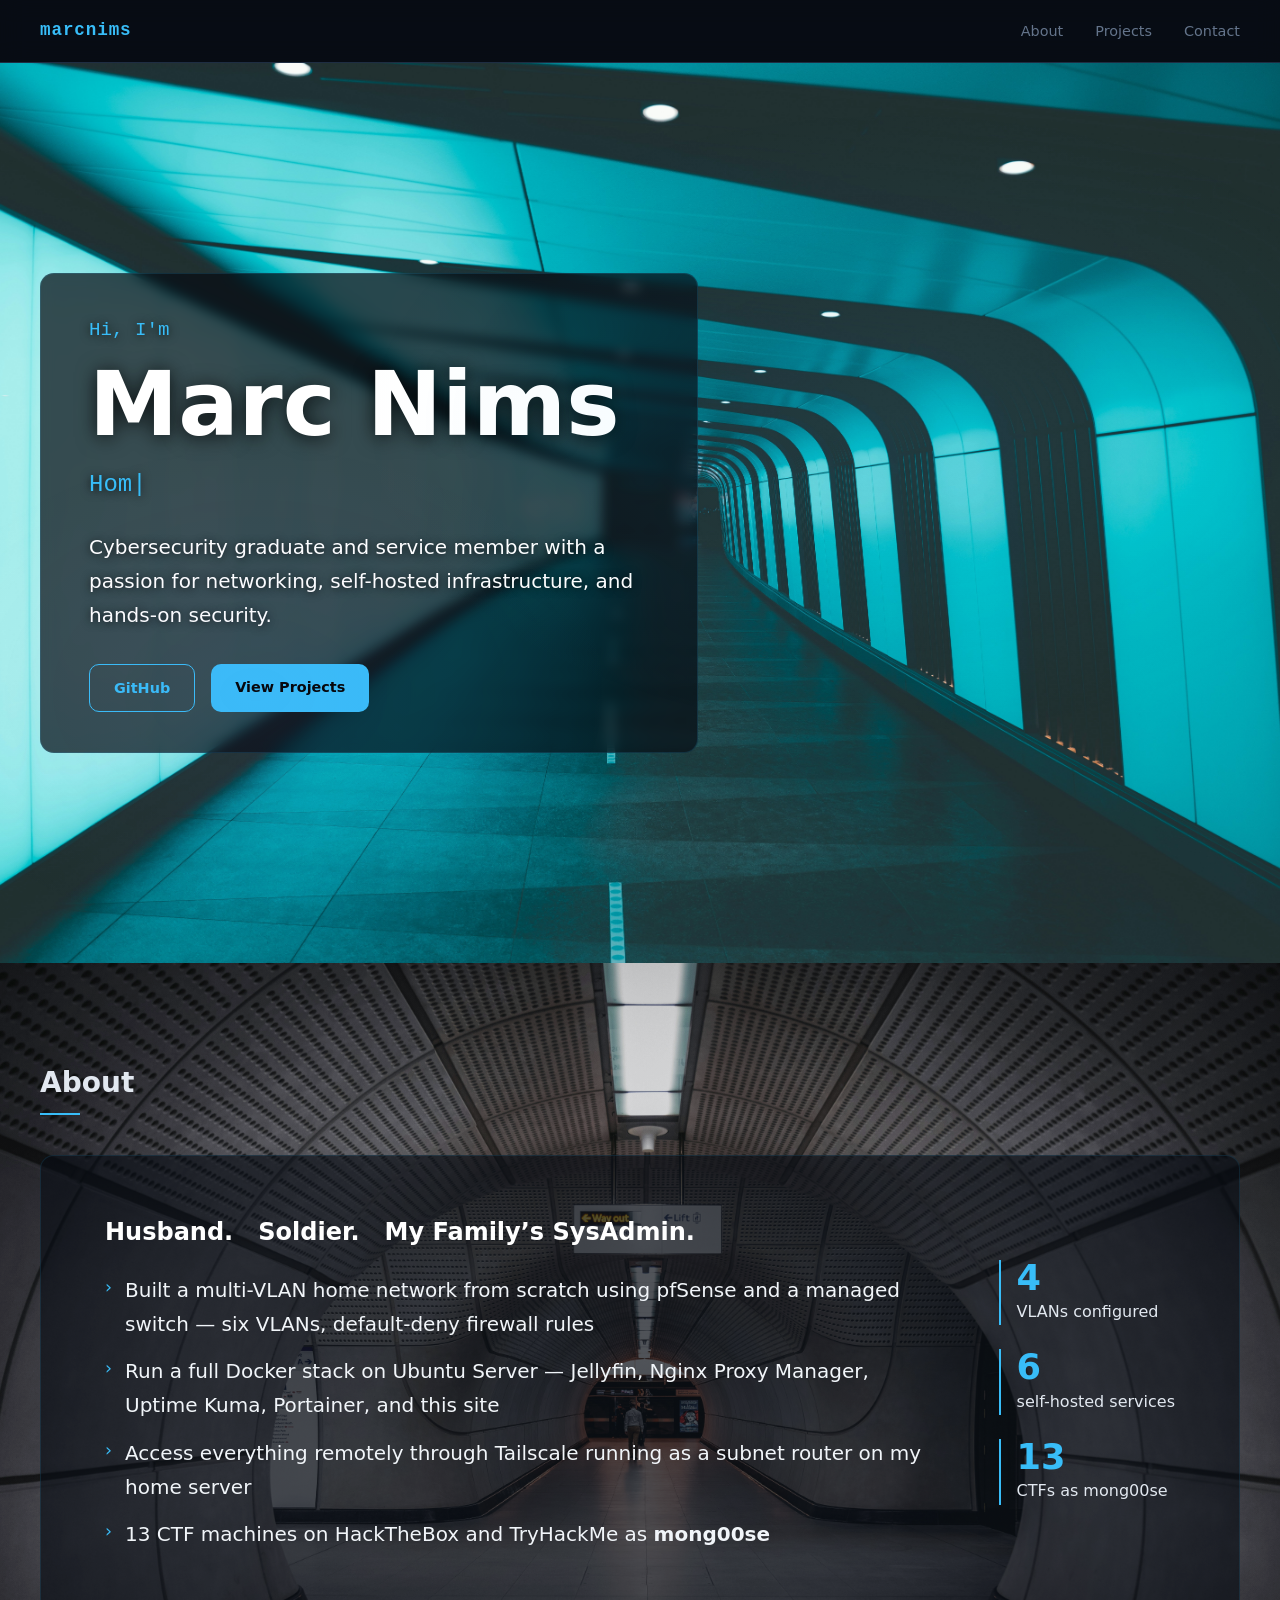
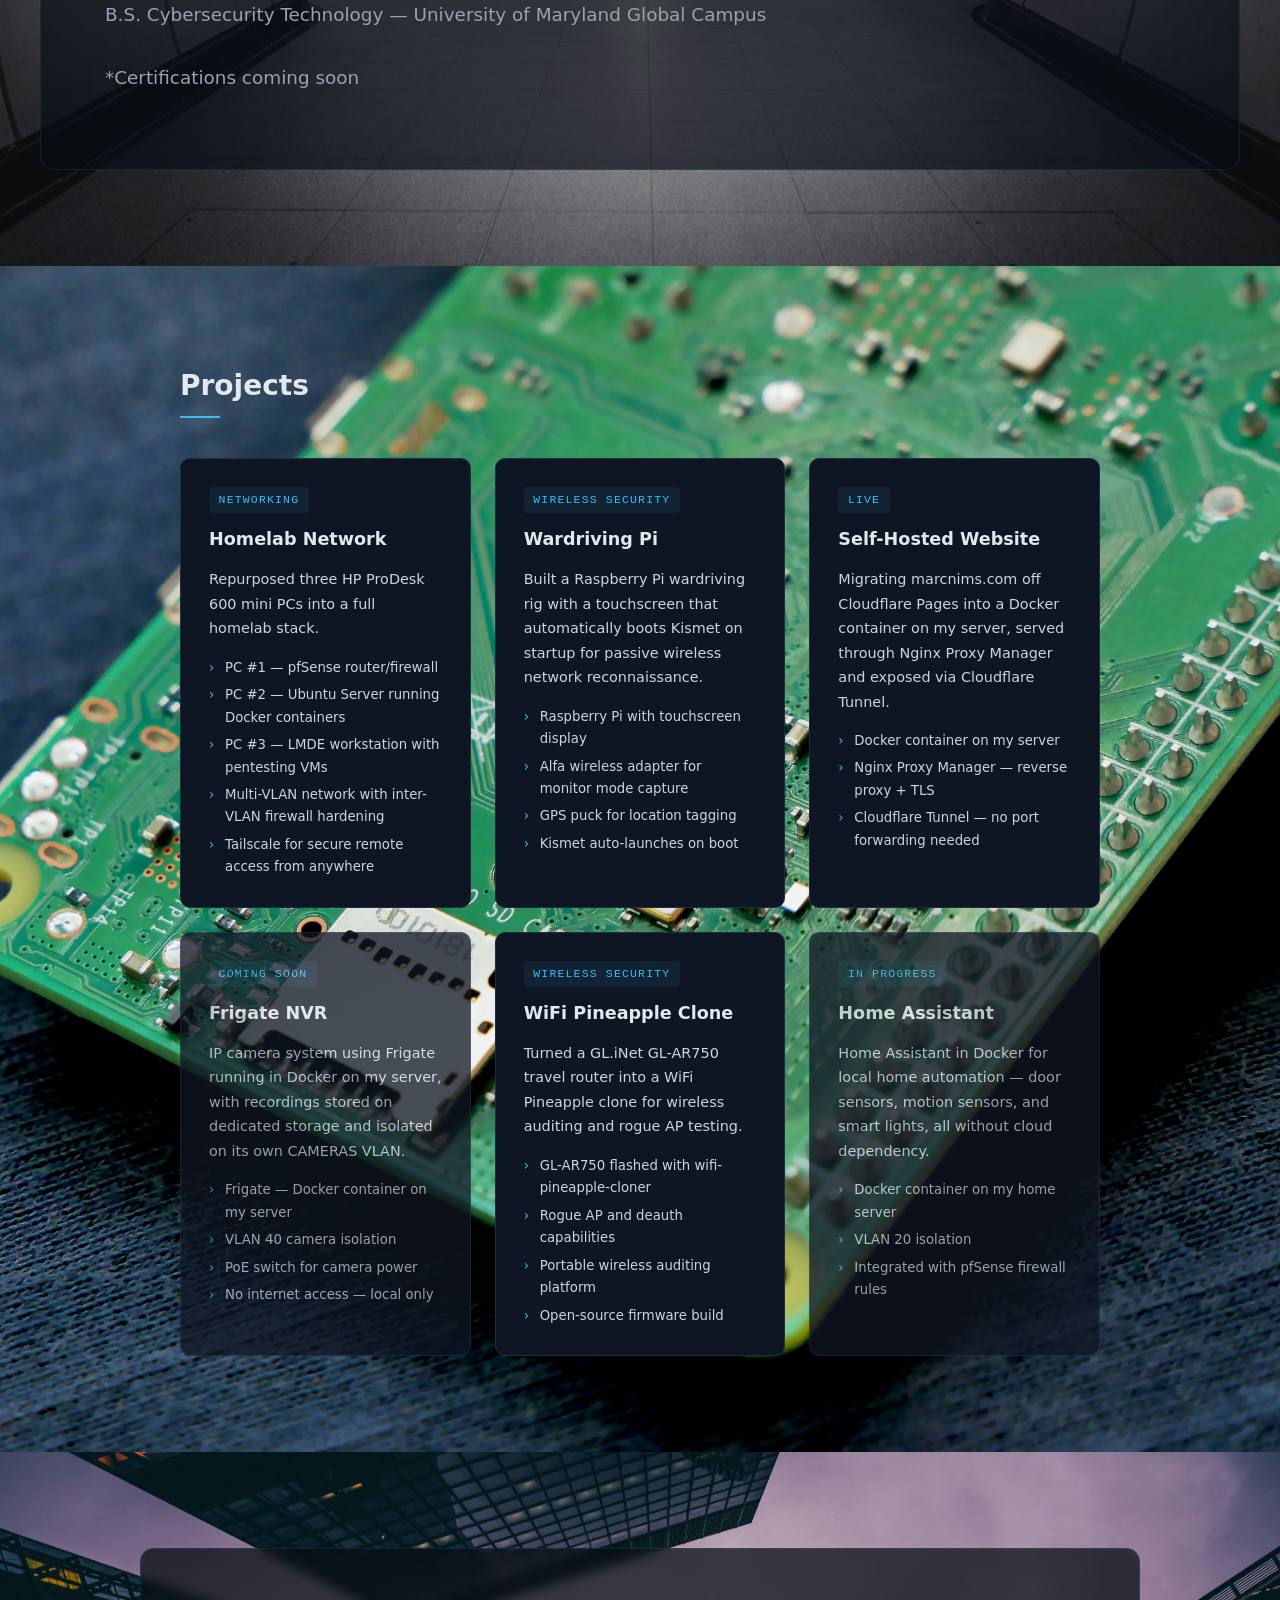
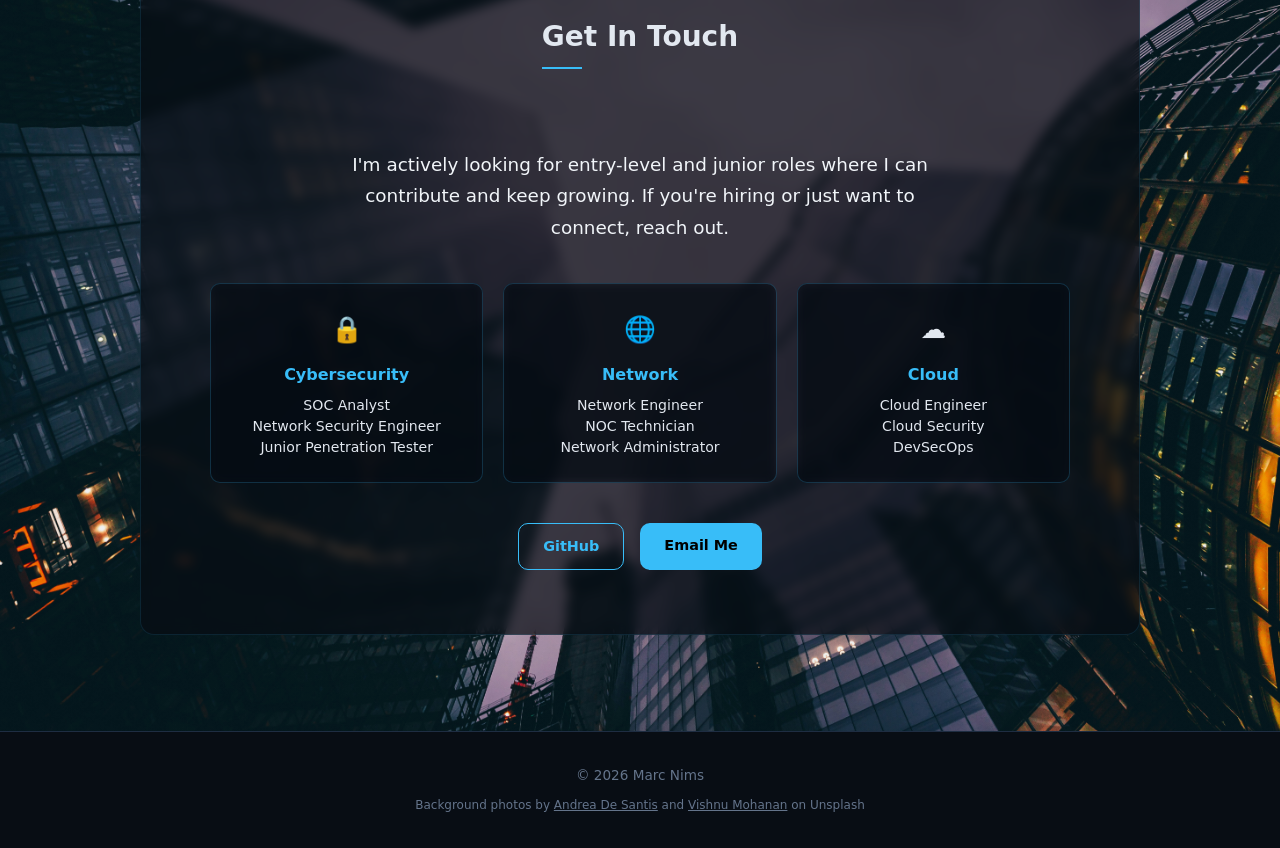
==== index.html @ d5925fc6 "Initial commit — full portfolio site" ====
<!DOCTYPE html>
<html lang="en">
<head>
  <meta charset="UTF-8" />
  <meta name="viewport" content="width=device-width, initial-scale=1.0" />
  <title>Marc Nims - Portfolio</title>
  <meta name="description" content="Marc Nims &mdash; cybersecurity, homelab, and CTF portfolio." />
  <link rel="stylesheet" href="style.css" />
</head>
<body>

  <nav>
    <span class="nav-logo">marcnims</span>
    <ul>
      <li><a href="#about">About</a></li>
      <li><a href="#projects">Projects</a></li>
      <li><a href="#contact">Contact</a></li>
    </ul>
  </nav>

  <section id="hero">
    <div class="hero-content">
      <p class="hero-pre">Hi, I'm</p>
      <h1>Marc Nims</h1>
      <p class="hero-title">
        <span id="typed"></span><span class="cursor">|</span>
      </p>
      <p class="hero-desc">
        Cybersecurity graduate and service member with a passion for networking,
        self-hosted infrastructure, and hands-on security.
      </p>
      <div class="hero-cta">
        <a href="https://github.com/marcnims" class="btn btn-outline" target="_blank" rel="noopener">GitHub</a>
        <a href="#projects" class="btn btn-primary">View Projects</a>
      </div>
    </div>
    <div class="hero-bg"></div>
  </section>

  <section id="about">
    <div class="container">
      <h2 class="section-title">About</h2>
      <div class="about-grid">
        <div class="about-text">
          <p class="about-who">Husband. &nbsp; Soldier. &nbsp; My Family&rsquo;s SysAdmin.</p>
          <ul class="about-list">
            <li>Built a multi-VLAN home network from scratch using pfSense and a managed switch &mdash; six VLANs, default-deny firewall rules</li>
            <li>Run a full Docker stack on Ubuntu Server &mdash; Jellyfin, Nginx Proxy Manager, Uptime Kuma, Portainer, and this site</li>
            <li>Access everything remotely through Tailscale running as a subnet router on my home server</li>
            <li>13 CTF machines on HackTheBox and TryHackMe as <strong>mong00se</strong></li>
          </ul>
          <p class="about-creds">
            B.S. Cybersecurity Technology &mdash; University of Maryland Global Campus<br><br>*Certifications coming soon
          </p>
        </div>
        <div class="about-stats">
          <div class="stat">
            <span class="stat-num">4</span>
            <span class="stat-label">VLANs configured</span>
          </div>
          <div class="stat">
            <span class="stat-num">6</span>
            <span class="stat-label">self-hosted services</span>
          </div>
          <div class="stat">
            <span class="stat-num">13</span>
            <span class="stat-label">CTFs as mong00se</span>
          </div>
        </div>
      </div>
    </div>
  </section>

  <section id="projects">
    <div class="container">
      <h2 class="section-title">Projects</h2>
      <div class="projects-grid">

        <a href="homelab.html" class="card card-homelab">
          <div class="card-tag">Networking</div>
          <h3>Homelab Network</h3>
          <p>
            Repurposed three HP ProDesk 600 mini PCs into a full homelab stack.
          </p>
          <ul class="card-details">
            <li>PC #1 &mdash; pfSense router/firewall</li>
            <li>PC #2 &mdash; Ubuntu Server running Docker containers</li>
            <li>PC #3 &mdash; LMDE workstation with pentesting VMs</li>
            <li>Multi-VLAN network with inter-VLAN firewall hardening</li>
            <li>Tailscale for secure remote access from anywhere</li>
          </ul>
        </a>

        <a href="wardriving.html" class="card card-ctf">
          <div class="card-tag">Wireless Security</div>
          <h3>Wardriving Pi</h3>
          <p>
            Built a Raspberry Pi wardriving rig with a touchscreen that automatically
            boots Kismet on startup for passive wireless network reconnaissance.
          </p>
          <ul class="card-details">
            <li>Raspberry Pi with touchscreen display</li>
            <li>Alfa wireless adapter for monitor mode capture</li>
            <li>GPS puck for location tagging</li>
            <li>Kismet auto-launches on boot</li>
          </ul>
        </a>

        <a href="self-hosted.html" class="card card-pi">
          <div class="card-tag">Live</div>
          <h3>Self-Hosted Website</h3>
          <p>
            Migrating marcnims.com off Cloudflare Pages into a Docker container
            on my server, served through Nginx Proxy Manager and exposed via Cloudflare Tunnel.
          </p>
          <ul class="card-details">
            <li>Docker container on my server</li>
            <li>Nginx Proxy Manager &mdash; reverse proxy + TLS</li>
            <li>Cloudflare Tunnel &mdash; no port forwarding needed</li>
          </ul>
        </a>

        <a href="frigate.html" class="card card-coming">
          <div class="card-tag">Coming Soon</div>
          <h3>Frigate NVR</h3>
          <p>
            IP camera system using Frigate running in Docker on my server, with recordings
            stored on dedicated storage and isolated on its own CAMERAS VLAN.
          </p>
          <ul class="card-details">
            <li>Frigate &mdash; Docker container on my server</li>
            <li>VLAN 40 camera isolation</li>
            <li>PoE switch for camera power</li>
            <li>No internet access &mdash; local only</li>
          </ul>
        </a>

        <a href="pineapple.html" class="card">
          <div class="card-tag">Wireless Security</div>
          <h3>WiFi Pineapple Clone</h3>
          <p>
            Turned a GL.iNet GL-AR750 travel router into a WiFi Pineapple clone
            for wireless auditing and rogue AP testing.
          </p>
          <ul class="card-details">
            <li>GL-AR750 flashed with wifi-pineapple-cloner</li>
            <li>Rogue AP and deauth capabilities</li>
            <li>Portable wireless auditing platform</li>
            <li>Open-source firmware build</li>
          </ul>
        </a>

        <a href="homeassistant.html" class="card card-coming card-ha">
          <div class="card-tag">In Progress</div>
          <h3>Home Assistant</h3>
          <p>
            Home Assistant in Docker for local home automation &mdash; door sensors,
            motion sensors, and smart lights, all without cloud dependency.
          </p>
          <ul class="card-details">
            <li>Docker container on my home server</li>
            <li>VLAN 20 isolation</li>
            <li>Integrated with pfSense firewall rules</li>
          </ul>
        </a>

      </div>
    </div>
  </section>


  <section id="contact">
    <div class="container contact-inner">
      <h2 class="section-title">Get In Touch</h2>
      <p class="contact-lead">
        I'm actively looking for entry-level and junior roles where I can contribute
        and keep growing. If you're hiring or just want to connect, reach out.
      </p>

      <div class="contact-roles">
        <div class="contact-role">
          <span class="role-icon">&#128274;</span>
          <h4>Cybersecurity</h4>
          <p>SOC Analyst<br>Network Security Engineer<br>Junior Penetration Tester</p>
        </div>
        <div class="contact-role">
          <span class="role-icon">&#127760;</span>
          <h4>Network</h4>
          <p>Network Engineer<br>NOC Technician<br>Network Administrator</p>
        </div>
        <div class="contact-role">
          <span class="role-icon">&#9729;&#65039;</span>
          <h4>Cloud</h4>
          <p>Cloud Engineer<br>Cloud Security<br>DevSecOps</p>
        </div>
      </div>

      <div class="contact-links">
        <a href="https://github.com/marcnims" target="_blank" rel="noopener" class="btn btn-outline">GitHub</a>
        <a href="mailto:" class="btn btn-primary">Email Me</a>
      </div>
    </div>
  </section>

  <footer>
    <p>© 2026 Marc Nims</p>
    <p class="photo-credit">Background photos by <a href="https://unsplash.com/@santesson89" target="_blank" rel="noopener">Andrea De Santis</a> and <a href="https://unsplash.com/@vishnumaiea" target="_blank" rel="noopener">Vishnu Mohanan</a> on Unsplash</p>
  </footer>

  <script src="script.js"></script>
</body>
</html>
---- style.css ----
*, *::before, *::after { box-sizing: border-box; margin: 0; padding: 0; }

:root {
  --bg:        #080d14;
  --surface:   #0f1623;
  --surface2:  #161f30;
  --border:    #1e2d42;
  --accent:    #38bdf8;
  --accent2:   #818cf8;
  --text:      #e2e8f0;
  --muted:     #64748b;
  --radius:    10px;
}

html { scroll-behavior: smooth; overflow-x: hidden; }
body { overflow-x: hidden; }

body {
  background: var(--bg);
  color: var(--text);
  font-family: 'Segoe UI', system-ui, -apple-system, sans-serif;
  font-size: 16px;
  line-height: 1.7;
}

/* ── Nav ── */
nav {
  position: sticky;
  top: 0;
  z-index: 100;
  display: flex;
  align-items: center;
  justify-content: space-between;
  padding: 1rem 2.5rem;
  background: rgba(8, 13, 20, 0.85);
  backdrop-filter: blur(12px);
  border-bottom: 1px solid var(--border);
}

.nav-logo {
  font-family: 'Courier New', monospace;
  font-size: 1.1rem;
  color: var(--accent);
  font-weight: 700;
  letter-spacing: 0.05em;
}

nav ul {
  list-style: none;
  display: flex;
  gap: 2rem;
}

nav a {
  color: var(--muted);
  text-decoration: none;
  font-size: 0.9rem;
  transition: color 0.2s;
}

nav a:hover { color: var(--text); }

/* ── Hero ── */
#hero {
  position: relative;
  min-height: 100vh;
  display: flex;
  align-items: center;
  padding: 4rem 2.5rem;
  overflow: hidden;
  background: url('Pictures/hero.jpg') center/cover no-repeat;
}

.hero-bg {
  position: absolute;
  inset: 0;
  background:
    radial-gradient(ellipse 60% 50% at 70% 40%, rgba(56,189,248,0.08) 0%, transparent 70%),
    radial-gradient(ellipse 40% 40% at 20% 70%, rgba(129,140,248,0.06) 0%, transparent 70%);
  pointer-events: none;
}

.hero-content {
  position: relative;
  max-width: 680px;
  background: rgba(8, 13, 20, 0.72);
  backdrop-filter: blur(6px);
  -webkit-backdrop-filter: blur(6px);
  border: 1px solid rgba(56, 189, 248, 0.15);
  border-radius: 14px;
  padding: 2.5rem 3rem;
}

.hero-pre {
  color: #38bdf8;
  font-family: 'Courier New', monospace;
  font-size: 1.2rem;
  margin-bottom: 0.5rem;
  text-shadow: 0 1px 10px rgba(0,0,0,0.9);
}

h1 {
  font-size: clamp(3.5rem, 7vw, 6.5rem);
  font-weight: 800;
  line-height: 1.1;
  color: #ffffff;
  text-shadow: 0 2px 20px rgba(0,0,0,0.8);
  margin-bottom: 0.75rem;
}

.hero-title {
  font-family: 'Courier New', monospace;
  font-size: 1.5rem;
  color: #38bdf8;
  margin-bottom: 1.5rem;
  min-height: 1.8rem;
  text-shadow: 0 1px 10px rgba(0,0,0,0.9);
}

.cursor {
  animation: blink 1s step-end infinite;
  color: var(--accent);
}

@keyframes blink { 50% { opacity: 0; } }

.hero-desc {
  color: #ffffff;
  font-size: 1.25rem;
  max-width: 560px;
  margin-bottom: 2rem;
  text-shadow: 0 1px 8px rgba(0,0,0,0.9);
}

.hero-cta { display: flex; gap: 1rem; flex-wrap: wrap; }

/* ── Buttons ── */
.btn {
  display: inline-block;
  padding: 0.65rem 1.5rem;
  border-radius: var(--radius);
  font-size: 0.9rem;
  font-weight: 600;
  text-decoration: none;
  transition: all 0.2s;
  cursor: pointer;
}

.btn-primary {
  background: var(--accent);
  color: #000;
}

.btn-primary:hover {
  background: #7dd3fc;
  transform: translateY(-1px);
}

.btn-outline {
  border: 1px solid #38bdf8;
  color: #38bdf8;
  background: transparent;
}

.btn-outline:hover {
  border-color: var(--accent);
  color: var(--accent);
  transform: translateY(-1px);
}

/* ── Sections ── */
section { padding: 6rem 0; }

.container {
  max-width: 1000px;
  margin: 0 auto;
  padding: 0 2.5rem;
}

.section-title {
  font-size: 1.75rem;
  font-weight: 700;
  margin-bottom: 2.5rem;
  position: relative;
  display: inline-block;
}

.section-title::after {
  content: '';
  display: block;
  height: 2px;
  width: 40px;
  background: var(--accent);
  margin-top: 0.4rem;
}

/* ── About ── */
#about {
  min-height: 100vh;
  display: flex;
  align-items: center;
  background:
    linear-gradient(rgba(15, 22, 35, 0.1), rgba(15, 22, 35, 0.1)),
    url('Pictures/about1.jpg') center/cover no-repeat;
}

#about .container {
  max-width: 1400px;
}

.about-grid {
  display: grid;
  grid-template-columns: 1fr auto;
  gap: 4rem;
  align-items: start;
  background: rgba(8, 13, 20, 0.65);
  border: 1px solid rgba(56, 189, 248, 0.12);
  border-radius: 14px;
  padding: 3.5rem 4rem;
}

.about-text p { color: #f1f5f9; font-size: 1.25rem; margin-bottom: 1.25rem; }

.about-who {
  font-size: 1.5rem !important;
  font-weight: 700;
  color: #ffffff !important;
}


.about-creds {
  margin-top: 3rem !important;
  font-size: 1.15rem !important;
  color: #94a3b8 !important;
}

.cred-badge {
  font-size: 0.72rem;
  background: rgba(56, 189, 248, 0.12);
  color: var(--accent);
  border: 1px solid rgba(56, 189, 248, 0.3);
  border-radius: 20px;
  padding: 0.1rem 0.5rem;
  vertical-align: middle;
}

.about-list {
  list-style: none;
  display: flex;
  flex-direction: column;
  gap: 0.85rem;
}

.about-list li {
  color: #f1f5f9;
  font-size: 1.25rem;
  padding-left: 1.25rem;
  position: relative;
  line-height: 1.7;
}

.about-list li::before {
  content: '\203A';
  position: absolute;
  left: 0;
  color: var(--accent);
  font-size: 1.1rem;
}

.about-stats {
  display: flex;
  flex-direction: column;
  gap: 1.5rem;
  min-width: 160px;
  margin-top: 3rem;
}

.stat {
  display: flex;
  flex-direction: column;
  border-left: 2px solid var(--accent);
  padding-left: 1rem;
}

.stat-num {
  font-size: 2.2rem;
  font-weight: 800;
  color: var(--accent);
  line-height: 1;
}

.stat-label {
  font-size: 1rem;
  color: #e2e8f0;
  margin-top: 0.2rem;
}

/* ── Projects ── */
#projects {
  background:
    linear-gradient(rgba(8, 13, 20, 0.05), rgba(8, 13, 20, 0.05)),
    url('Pictures/projects1.jpg') center/cover no-repeat;
}

.projects-grid {
  display: grid;
  grid-template-columns: repeat(auto-fill, minmax(280px, 1fr));
  gap: 1.5rem;
}

.card {
  position: relative;
  background: var(--surface);
  border: 1px solid var(--border);
  border-radius: var(--radius);
  padding: 1.75rem;
  transition: border-color 0.2s, transform 0.2s;
  display: flex;
  flex-direction: column;
  gap: 0.75rem;
  overflow: hidden;
  text-decoration: none;
  color: inherit;
  cursor: pointer;
}

.card:hover {
  border-color: var(--accent);
  transform: translateY(-3px);
}

.card-coming {
  opacity: 0.75;
}


.card-tag {
  font-family: 'Courier New', monospace;
  font-size: 0.72rem;
  color: var(--accent);
  text-transform: uppercase;
  letter-spacing: 0.1em;
  background: rgba(56,189,248,0.08);
  display: inline-block;
  padding: 0.2rem 0.6rem;
  border-radius: 4px;
  width: fit-content;
}

.card h3 {
  font-size: 1.1rem;
  font-weight: 700;
  color: var(--text);
}

.card p { font-size: 0.9rem; color: #cbd5e1; }

.card-details {
  list-style: none;
  display: flex;
  flex-direction: column;
  gap: 0.3rem;
  margin-top: 0.25rem;
}

.card-details li {
  font-size: 0.83rem;
  color: #cbd5e1;
  padding-left: 1rem;
  position: relative;
}

.card-details li::before {
  content: '\203A';
  position: absolute;
  left: 0;
  color: var(--accent);
}

.card-link {
  font-size: 0.85rem;
  color: var(--accent);
  text-decoration: none;
  margin-top: auto;
  padding-top: 0.5rem;
  transition: color 0.2s;
}

.card-link:hover { color: #7dd3fc; }

/* ── Skills ── */
#skills {
  background:
    linear-gradient(rgba(15, 22, 35, 0.35), rgba(15, 22, 35, 0.35)),
    url('Pictures/shahadat-rahman-BfrQnKBulYQ-unsplash.jpg') center/cover no-repeat;
}

.skills-groups {
  display: grid;
  grid-template-columns: repeat(auto-fill, minmax(240px, 1fr));
  gap: 2rem;
}

.skills-group h4 {
  font-size: 0.8rem;
  text-transform: uppercase;
  letter-spacing: 0.1em;
  color: var(--accent2);
  margin-bottom: 0.75rem;
}

.tags {
  display: flex;
  flex-wrap: wrap;
  gap: 0.5rem;
}

.tags span {
  font-size: 0.82rem;
  color: var(--text);
  background: var(--surface2);
  border: 1px solid var(--border);
  padding: 0.3rem 0.75rem;
  border-radius: 20px;
  transition: border-color 0.2s, color 0.2s;
}

.tags span:hover {
  border-color: var(--accent);
  color: var(--accent);
}

/* ── Contact ── */
#contact {
  background:
    linear-gradient(rgba(8, 13, 20, 0.05), rgba(8, 13, 20, 0.05)),
    url('Pictures/getintouch1.jpg') center/cover no-repeat;
}

.contact-inner {
  text-align: center;
  display: flex;
  flex-direction: column;
  align-items: center;
  gap: 2.5rem;
  background: rgba(8, 13, 20, 0.72);
  border: 1px solid rgba(56, 189, 248, 0.12);
  border-radius: 14px;
  padding: 4rem;
  backdrop-filter: blur(6px);
  -webkit-backdrop-filter: blur(6px);
}

.contact-lead {
  color: #f1f5f9;
  font-size: 1.15rem;
  max-width: 580px;
  line-height: 1.7;
}

.contact-roles {
  display: grid;
  grid-template-columns: repeat(auto-fit, minmax(200px, 1fr));
  gap: 1.25rem;
  width: 100%;
  max-width: 860px;
}

.contact-role {
  background: rgba(8, 13, 20, 0.35);
  border: 1px solid rgba(56, 189, 248, 0.2);
  border-radius: var(--radius);
  padding: 1.5rem 1.25rem;
  backdrop-filter: blur(4px);
  transition: border-color 0.2s, transform 0.2s;
}

.contact-role:hover {
  border-color: var(--accent);
  transform: translateY(-2px);
}

.role-icon {
  font-size: 1.6rem;
  display: block;
  margin-bottom: 0.6rem;
}

.contact-role h4 {
  font-size: 1rem;
  font-weight: 700;
  color: #38bdf8;
  margin-bottom: 0.4rem;
}

.contact-role p {
  font-size: 0.88rem;
  color: #e2e8f0;
  line-height: 1.5;
}

.contact-links { display: flex; gap: 1rem; flex-wrap: wrap; justify-content: center; }

/* ── Footer ── */
footer {
  border-top: 1px solid var(--border);
  padding: 2rem;
  text-align: center;
  color: var(--muted);
  font-size: 0.85rem;
}

.photo-credit {
  margin-top: 0.5rem;
  font-size: 0.75rem;
  color: var(--muted);
}

.photo-credit a {
  color: var(--muted);
  text-decoration: underline;
}

.photo-credit a:hover {
  color: var(--accent);
}

/* ── Responsive ── */
@media (max-width: 700px) {
  nav ul { gap: 1.2rem; }
  .about-grid { grid-template-columns: 1fr; gap: 2rem; }
  .about-stats { flex-direction: row; flex-wrap: wrap; }
}

@media (max-width: 480px) {
  nav { padding: 1rem 1.25rem; }
  #hero { padding: 3rem 1.25rem; }
  .container { padding: 0 1.25rem; }
  nav ul { gap: 1rem; }
}
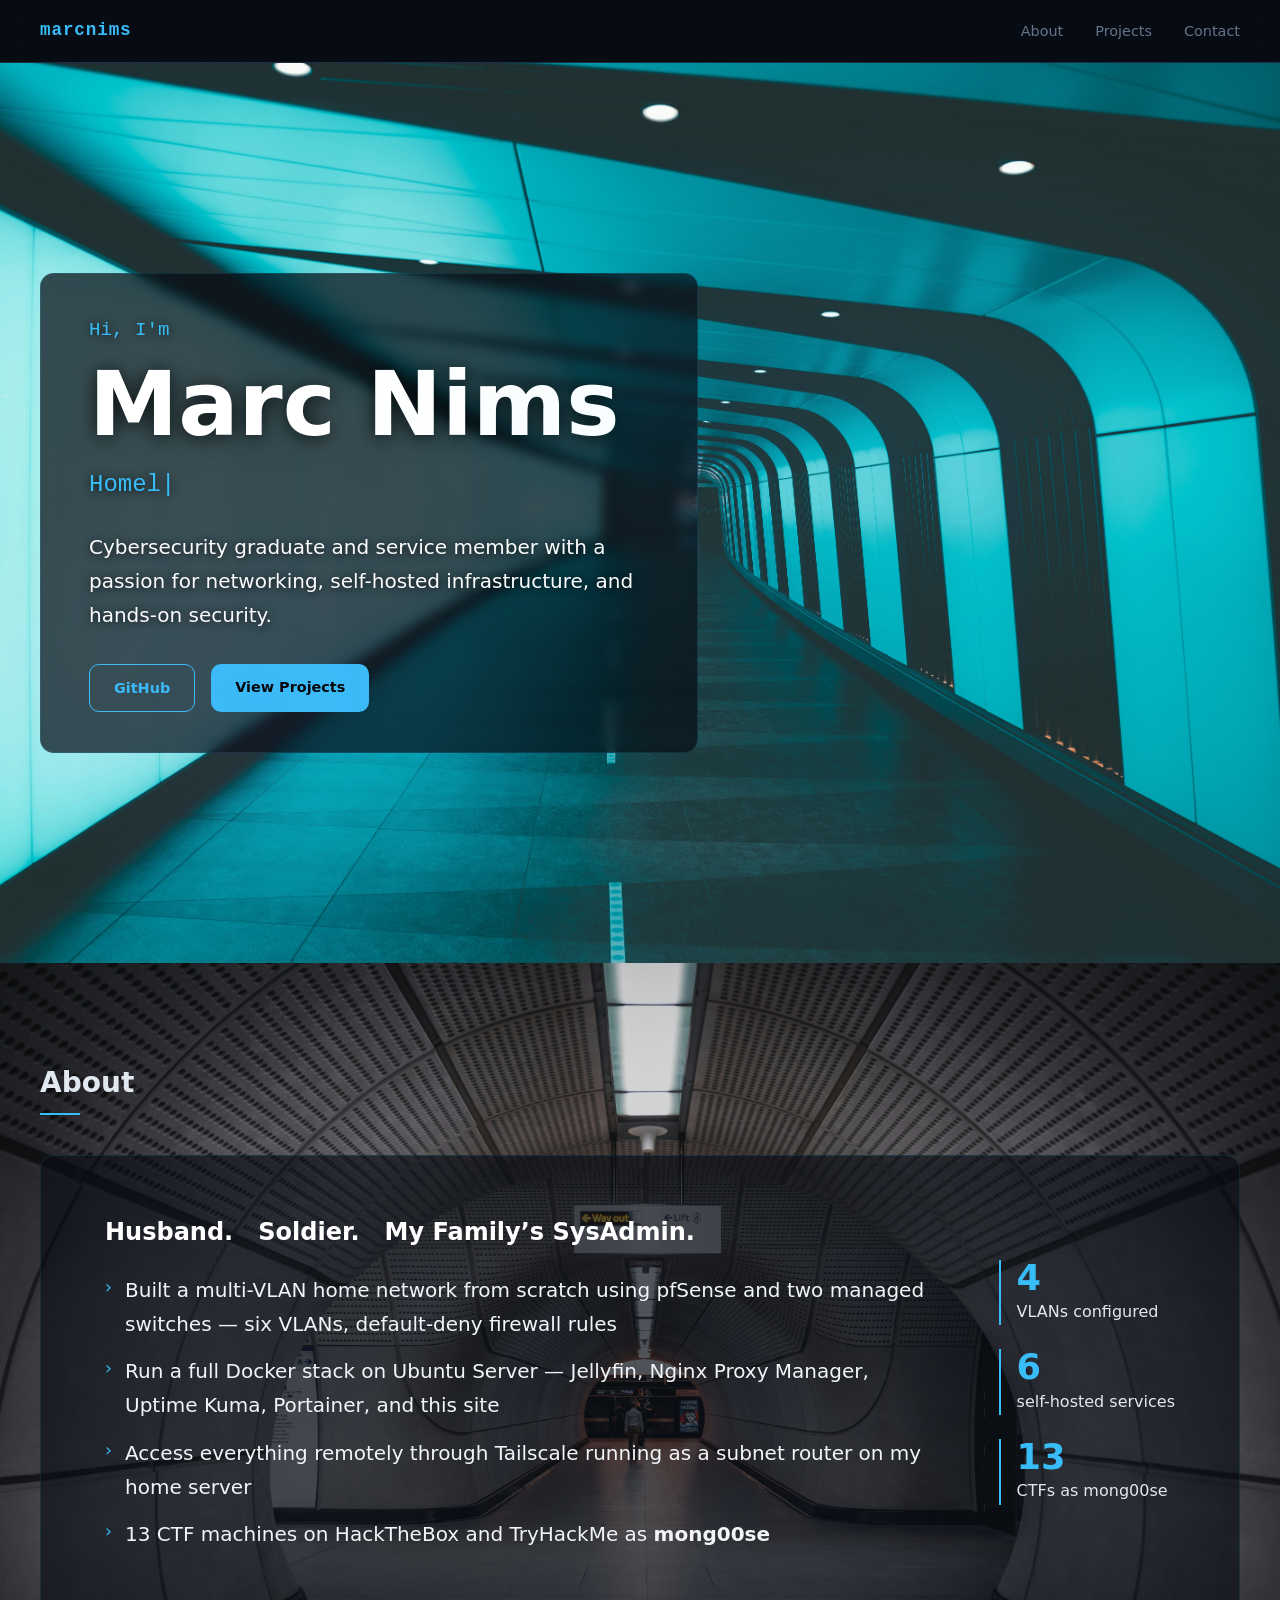
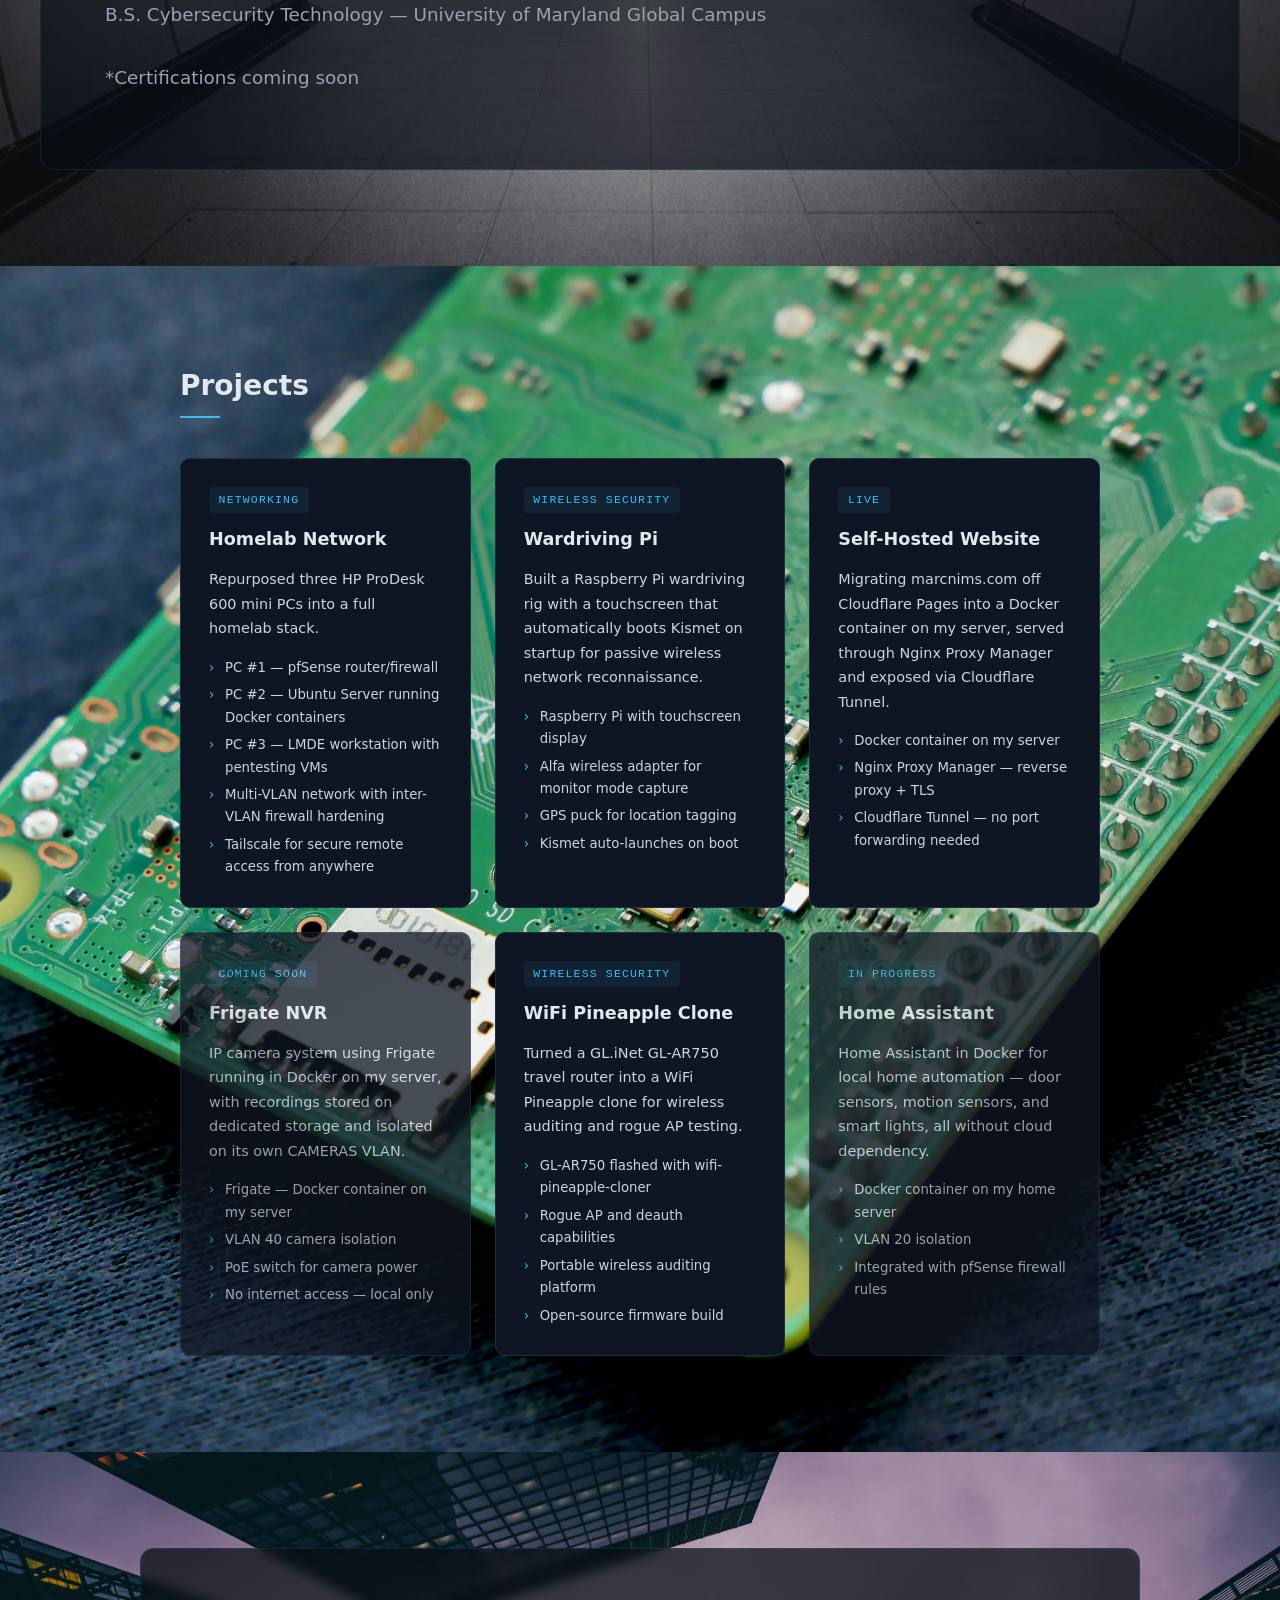
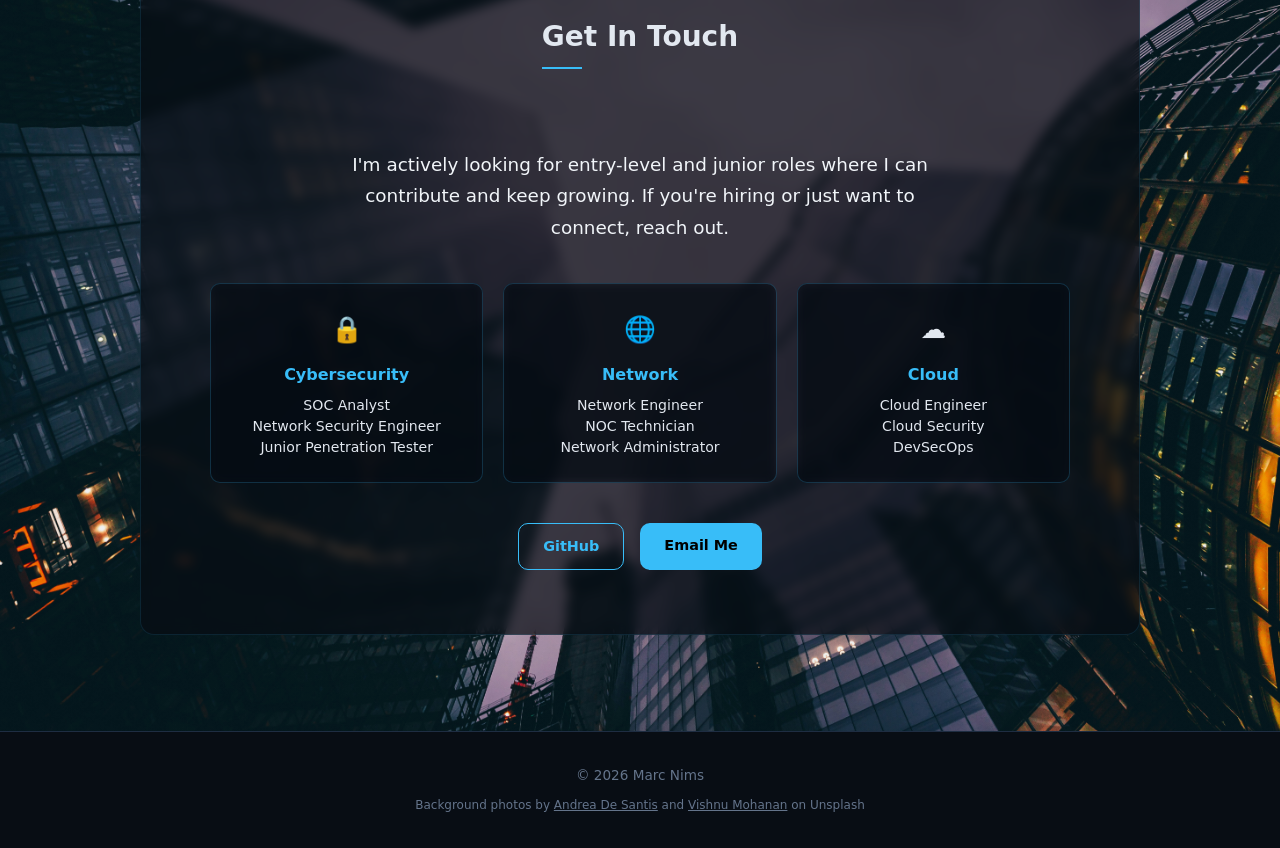
==== commit 819bed44: "Update homelab page with two GS308E switches and swap rack photo" ====
--- a/index.html
+++ b/index.html
@@ -44,7 +44,7 @@
         <div class="about-text">
           <p class="about-who">Husband. &nbsp; Soldier. &nbsp; My Family&rsquo;s SysAdmin.</p>
           <ul class="about-list">
-            <li>Built a multi-VLAN home network from scratch using pfSense and a managed switch &mdash; six VLANs, default-deny firewall rules</li>
+            <li>Built a multi-VLAN home network from scratch using pfSense and two managed switches &mdash; six VLANs, default-deny firewall rules</li>
             <li>Run a full Docker stack on Ubuntu Server &mdash; Jellyfin, Nginx Proxy Manager, Uptime Kuma, Portainer, and this site</li>
             <li>Access everything remotely through Tailscale running as a subnet router on my home server</li>
             <li>13 CTF machines on HackTheBox and TryHackMe as <strong>mong00se</strong></li>
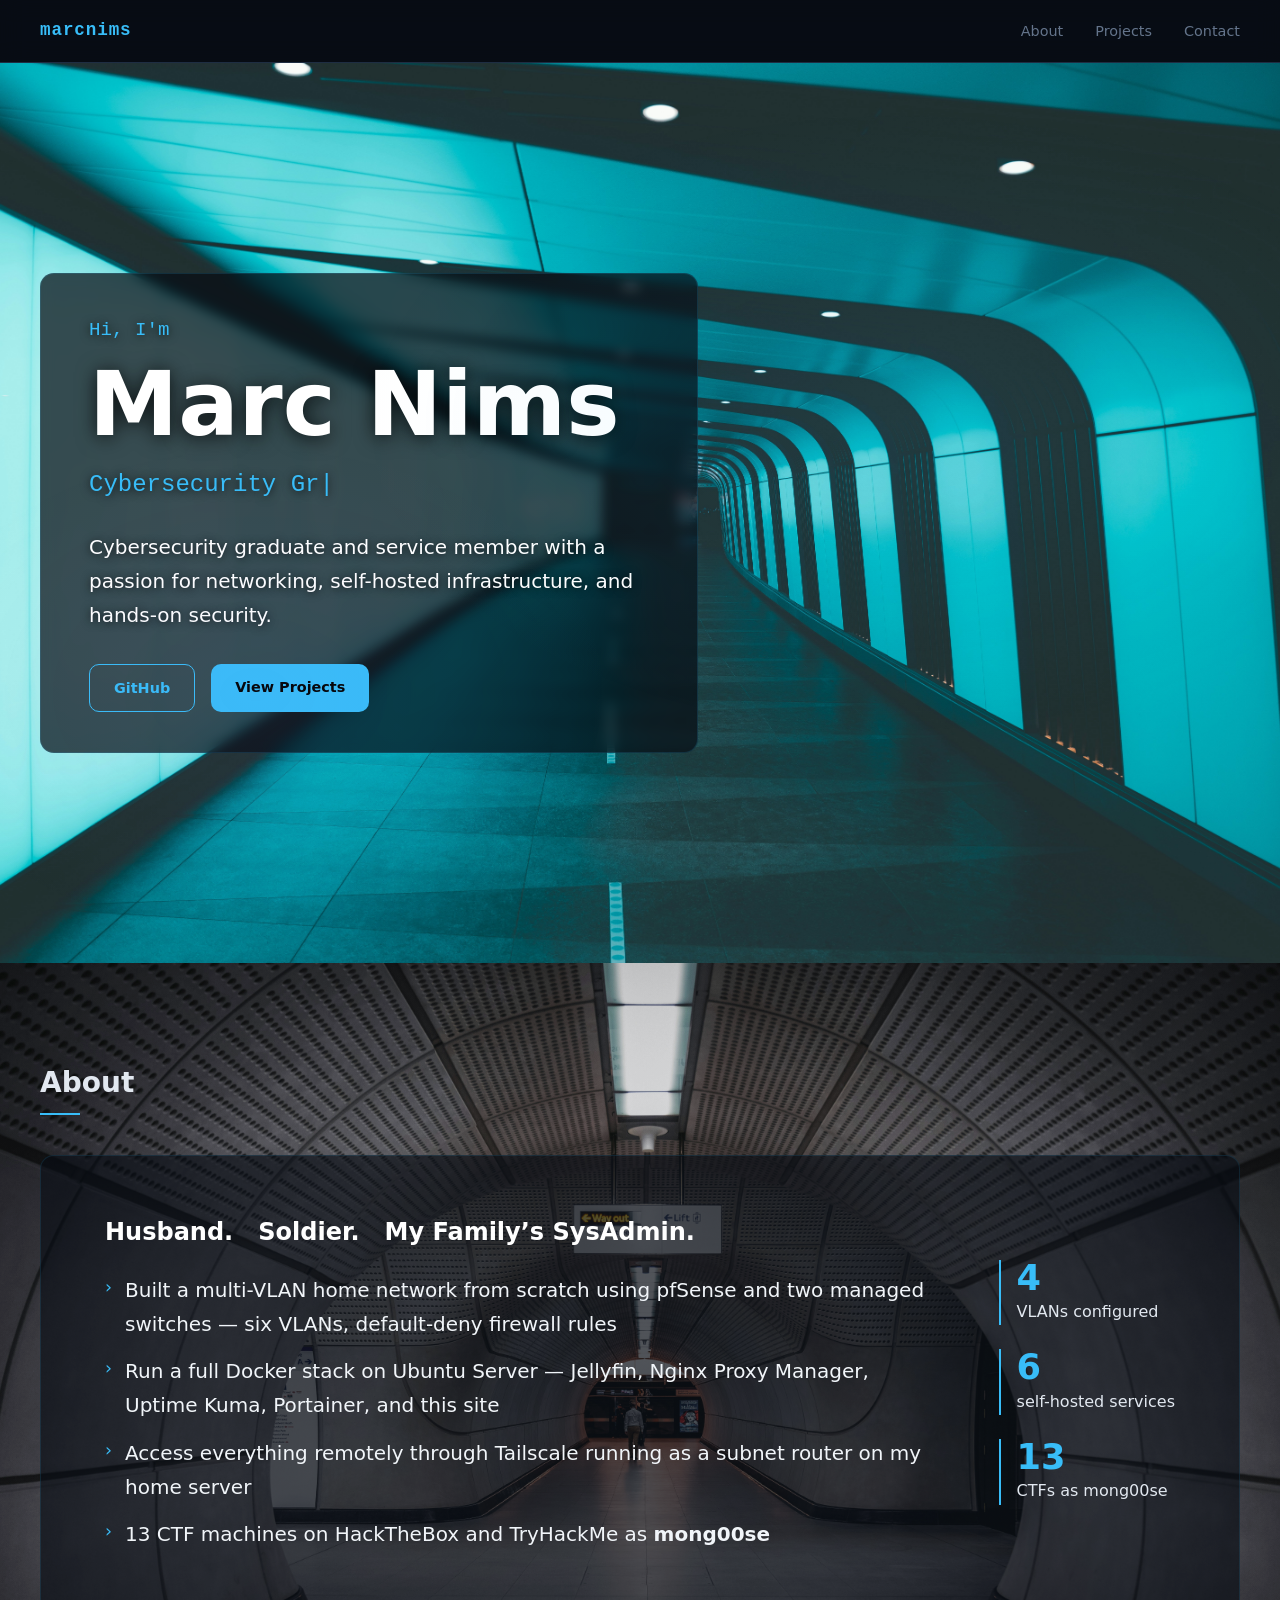
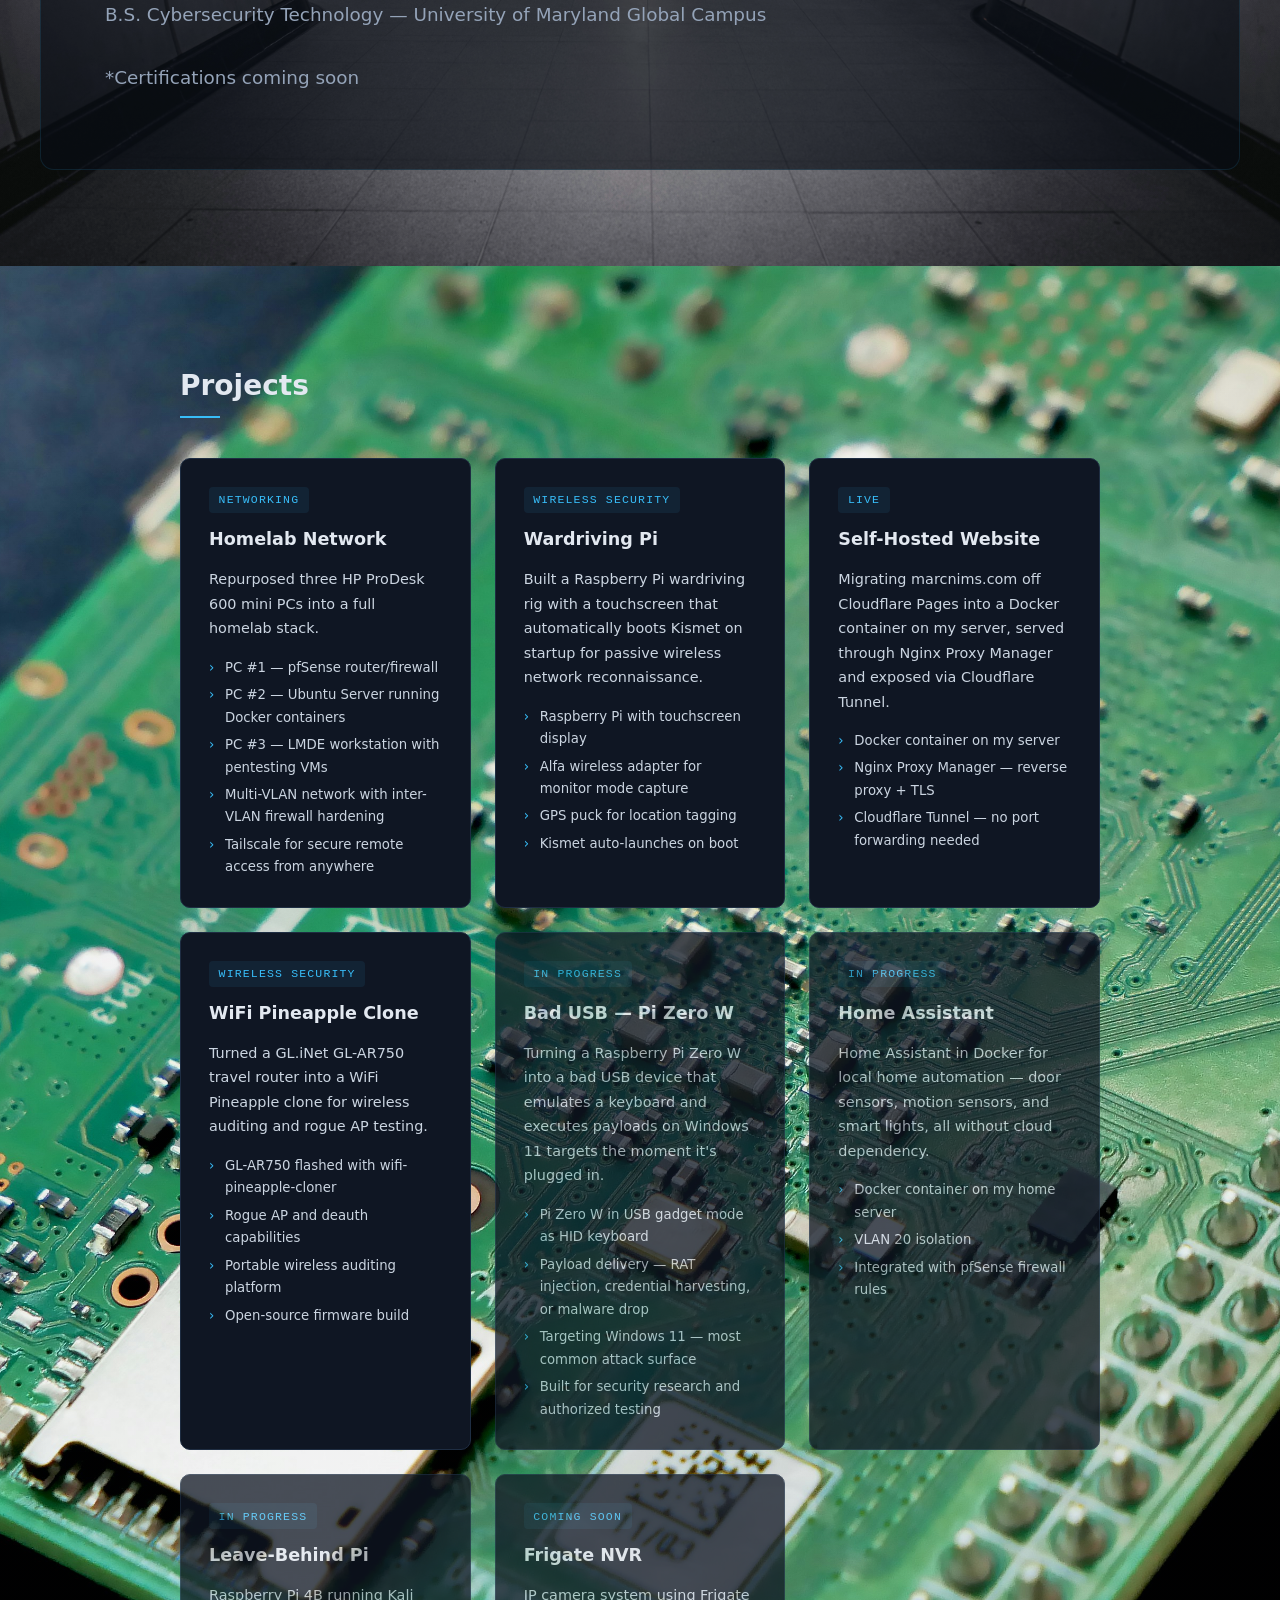
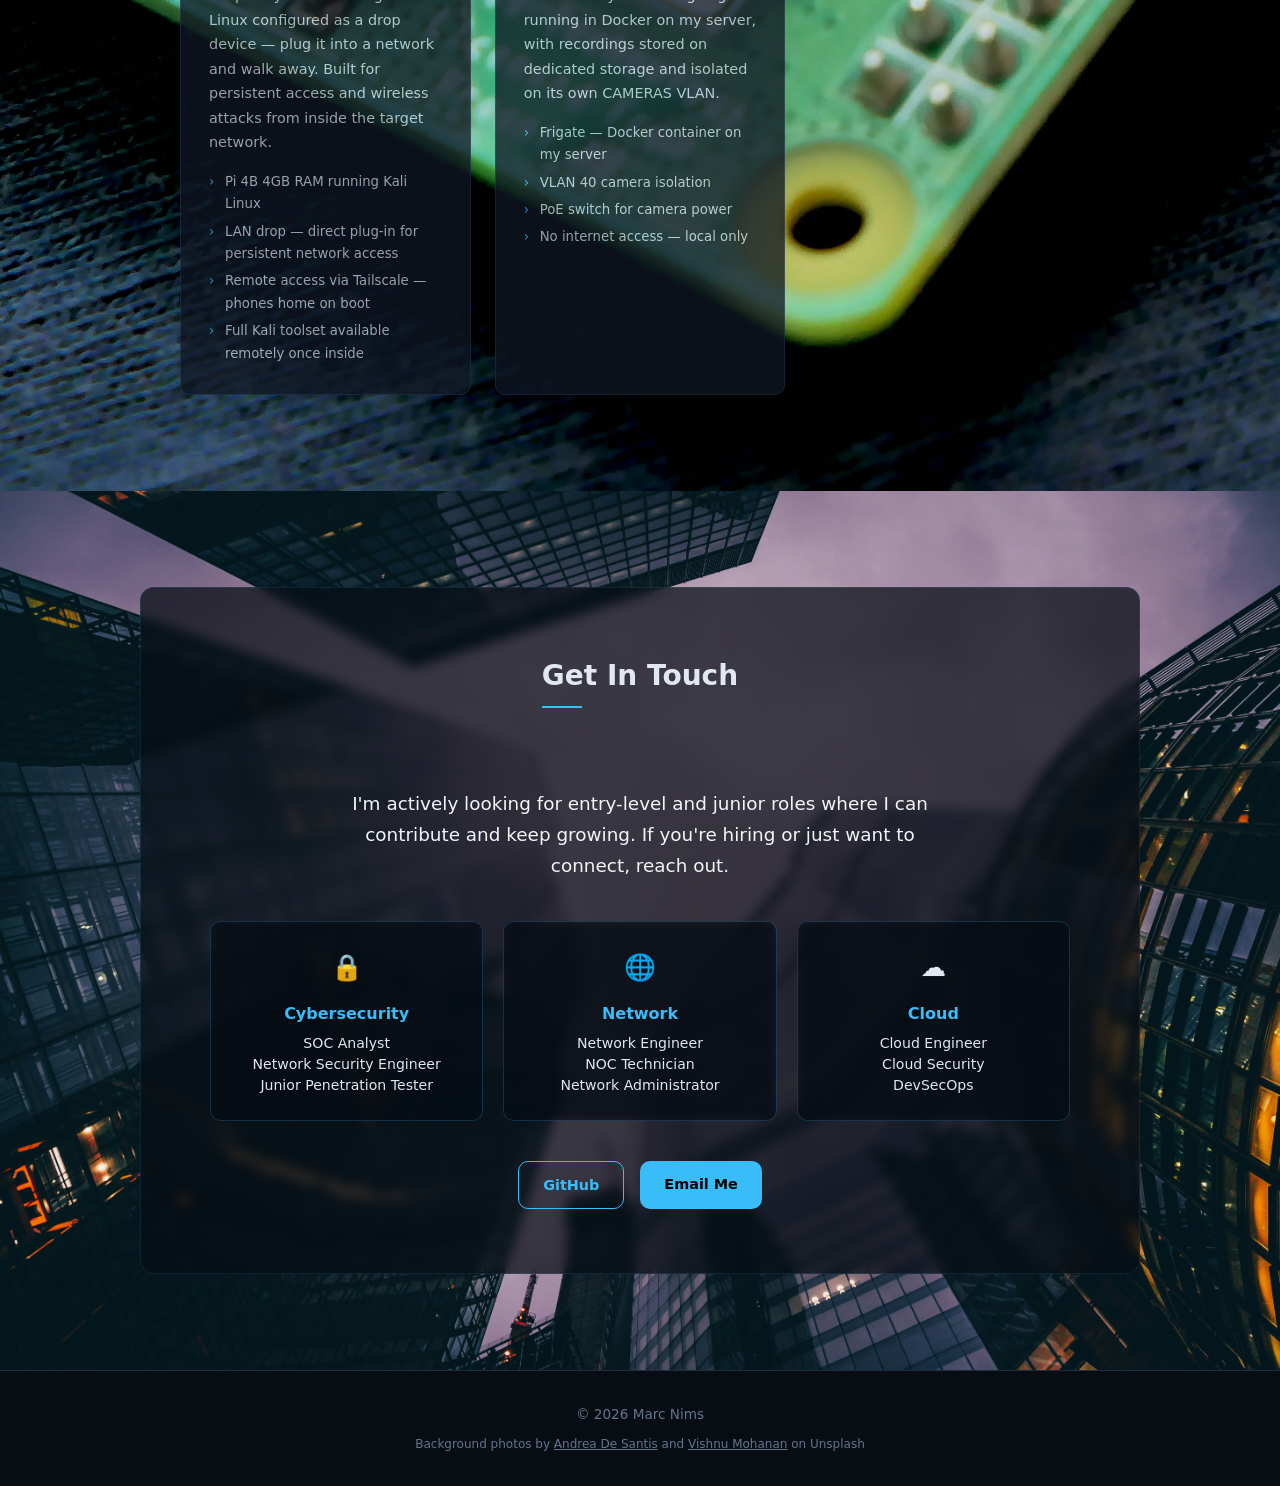
==== commit f0cc7788: "Add new project pages and content updates - Add Bad USB (Pi Zero W) and Leave-Behind Pi project page" ====
--- a/index.html
+++ b/index.html
@@ -120,6 +120,65 @@
           </ul>
         </a>
 
+        <a href="pineapple.html" class="card">
+          <div class="card-tag">Wireless Security</div>
+          <h3>WiFi Pineapple Clone</h3>
+          <p>
+            Turned a GL.iNet GL-AR750 travel router into a WiFi Pineapple clone
+            for wireless auditing and rogue AP testing.
+          </p>
+          <ul class="card-details">
+            <li>GL-AR750 flashed with wifi-pineapple-cloner</li>
+            <li>Rogue AP and deauth capabilities</li>
+            <li>Portable wireless auditing platform</li>
+            <li>Open-source firmware build</li>
+          </ul>
+        </a>
+
+        <a href="badusb.html" class="card card-coming">
+          <div class="card-tag">In Progress</div>
+          <h3>Bad USB &mdash; Pi Zero W</h3>
+          <p>
+            Turning a Raspberry Pi Zero W into a bad USB device that emulates a keyboard and
+            executes payloads on Windows 11 targets the moment it's plugged in.
+          </p>
+          <ul class="card-details">
+            <li>Pi Zero W in USB gadget mode as HID keyboard</li>
+            <li>Payload delivery &mdash; RAT injection, credential harvesting, or malware drop</li>
+            <li>Targeting Windows 11 &mdash; most common attack surface</li>
+            <li>Built for security research and authorized testing</li>
+          </ul>
+        </a>
+
+        <a href="homeassistant.html" class="card card-coming card-ha">
+          <div class="card-tag">In Progress</div>
+          <h3>Home Assistant</h3>
+          <p>
+            Home Assistant in Docker for local home automation &mdash; door sensors,
+            motion sensors, and smart lights, all without cloud dependency.
+          </p>
+          <ul class="card-details">
+            <li>Docker container on my home server</li>
+            <li>VLAN 20 isolation</li>
+            <li>Integrated with pfSense firewall rules</li>
+          </ul>
+        </a>
+
+        <a href="leavebehind.html" class="card card-coming">
+          <div class="card-tag">In Progress</div>
+          <h3>Leave-Behind Pi</h3>
+          <p>
+            Raspberry Pi 4B running Kali Linux configured as a drop device &mdash; plug it into
+            a network and walk away. Built for persistent access and wireless attacks from inside the target network.
+          </p>
+          <ul class="card-details">
+            <li>Pi 4B 4GB RAM running Kali Linux</li>
+            <li>LAN drop &mdash; direct plug-in for persistent network access</li>
+            <li>Remote access via Tailscale &mdash; phones home on boot</li>
+            <li>Full Kali toolset available remotely once inside</li>
+          </ul>
+        </a>
+
         <a href="frigate.html" class="card card-coming">
           <div class="card-tag">Coming Soon</div>
           <h3>Frigate NVR</h3>
@@ -132,35 +191,6 @@
             <li>VLAN 40 camera isolation</li>
             <li>PoE switch for camera power</li>
             <li>No internet access &mdash; local only</li>
-          </ul>
-        </a>
-
-        <a href="pineapple.html" class="card">
-          <div class="card-tag">Wireless Security</div>
-          <h3>WiFi Pineapple Clone</h3>
-          <p>
-            Turned a GL.iNet GL-AR750 travel router into a WiFi Pineapple clone
-            for wireless auditing and rogue AP testing.
-          </p>
-          <ul class="card-details">
-            <li>GL-AR750 flashed with wifi-pineapple-cloner</li>
-            <li>Rogue AP and deauth capabilities</li>
-            <li>Portable wireless auditing platform</li>
-            <li>Open-source firmware build</li>
-          </ul>
-        </a>
-
-        <a href="homeassistant.html" class="card card-coming card-ha">
-          <div class="card-tag">In Progress</div>
-          <h3>Home Assistant</h3>
-          <p>
-            Home Assistant in Docker for local home automation &mdash; door sensors,
-            motion sensors, and smart lights, all without cloud dependency.
-          </p>
-          <ul class="card-details">
-            <li>Docker container on my home server</li>
-            <li>VLAN 20 isolation</li>
-            <li>Integrated with pfSense firewall rules</li>
           </ul>
         </a>
 
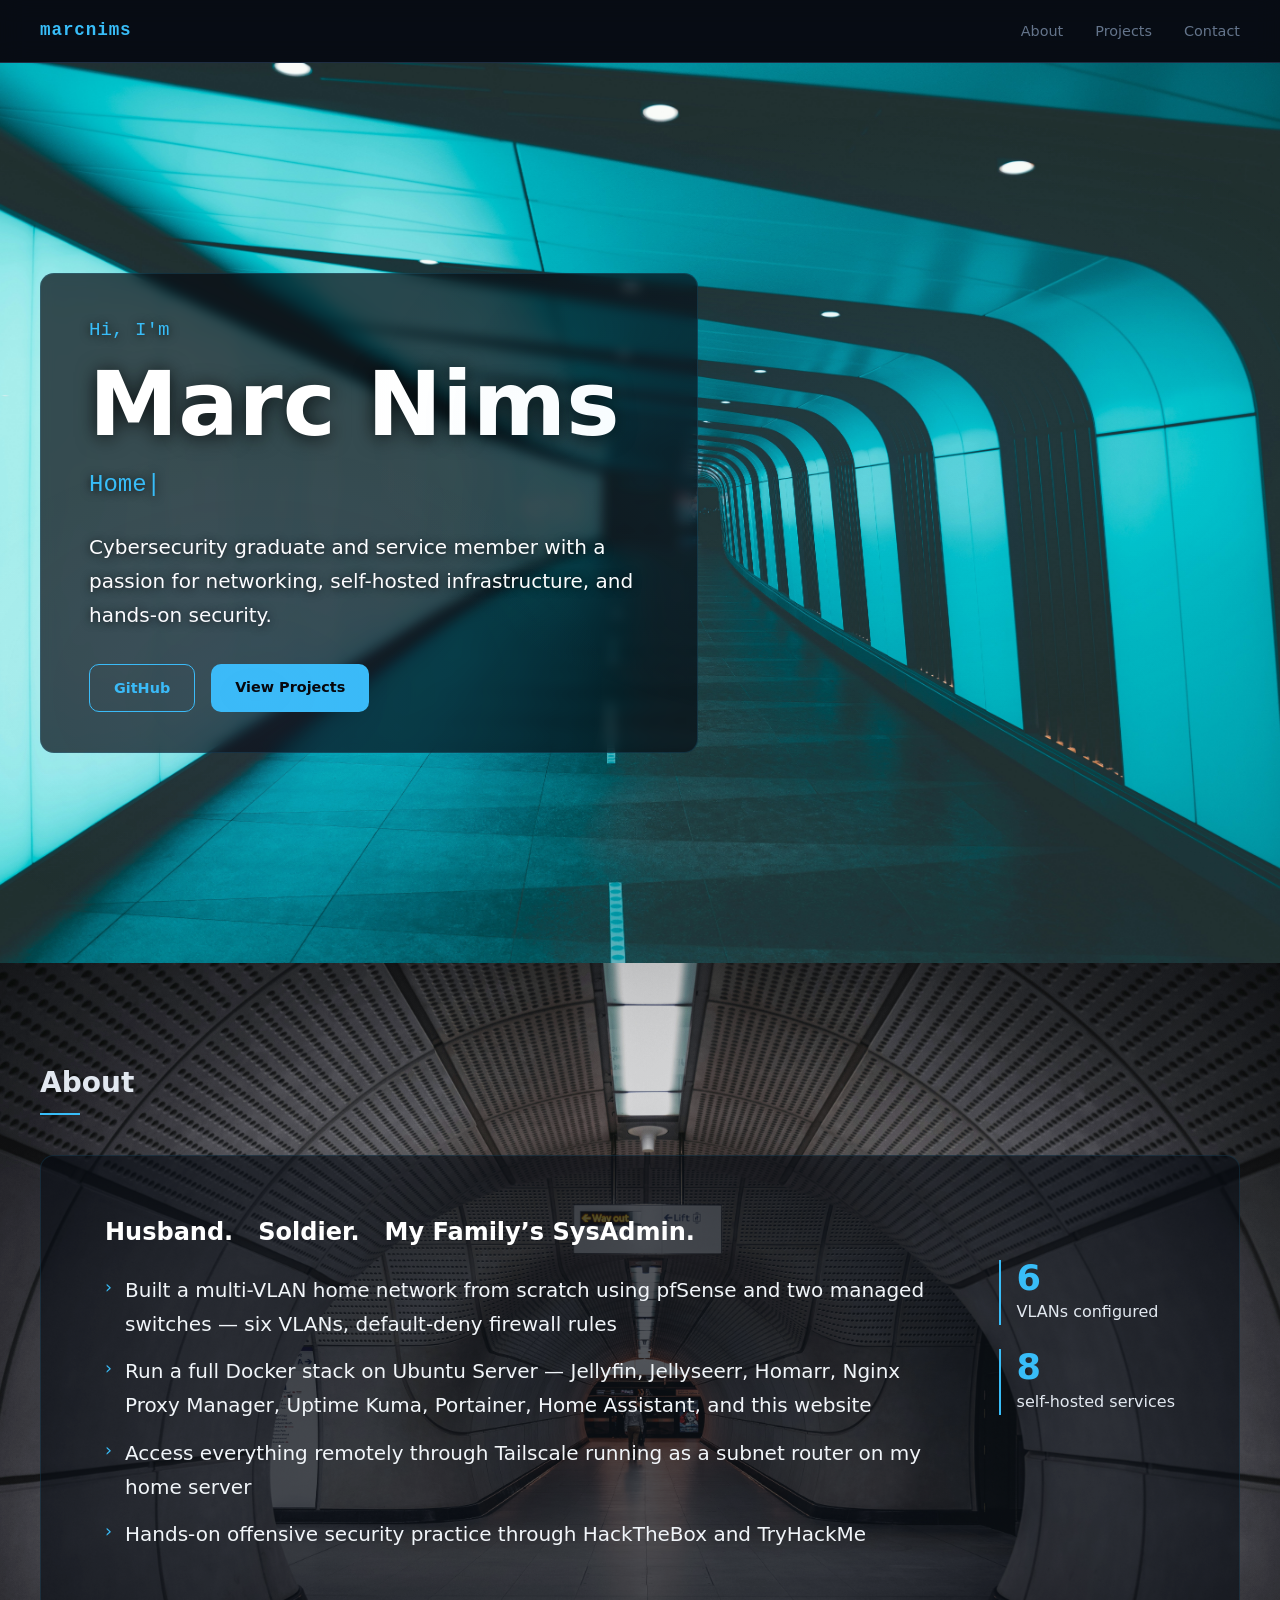
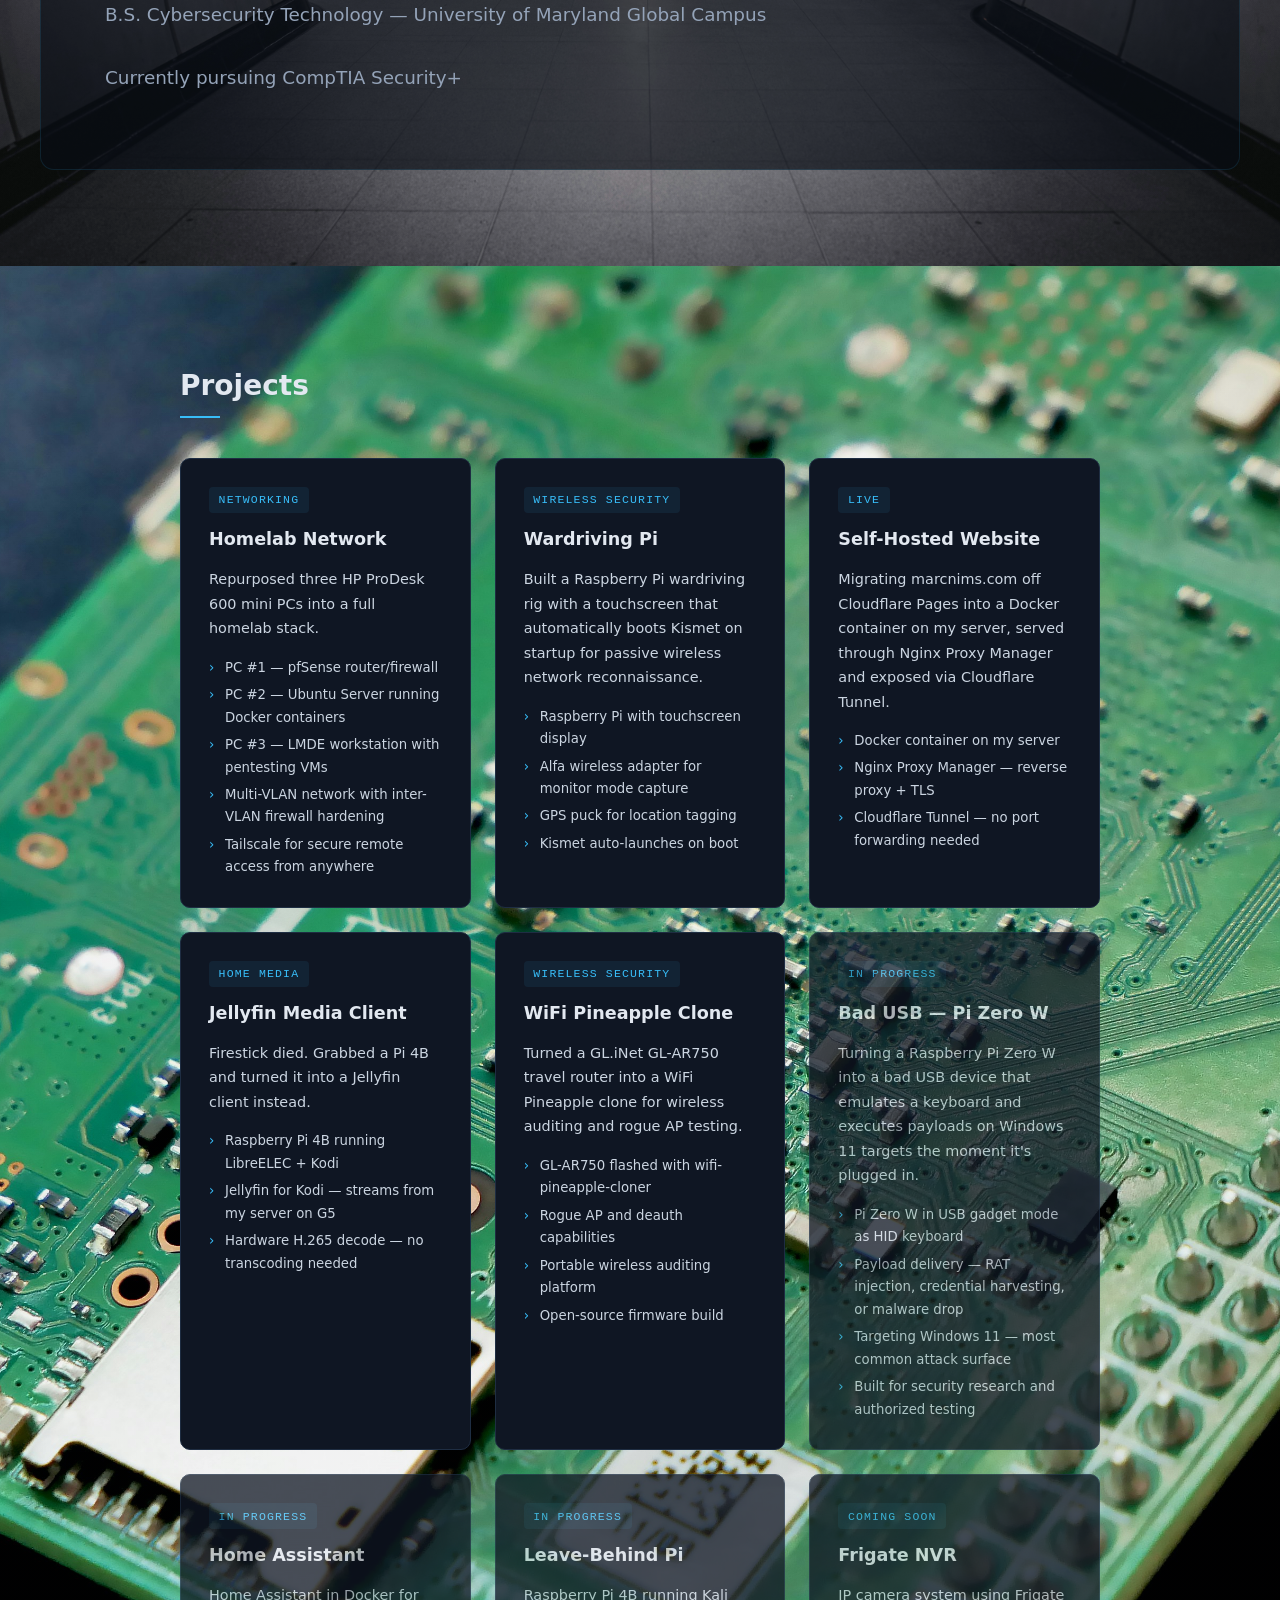
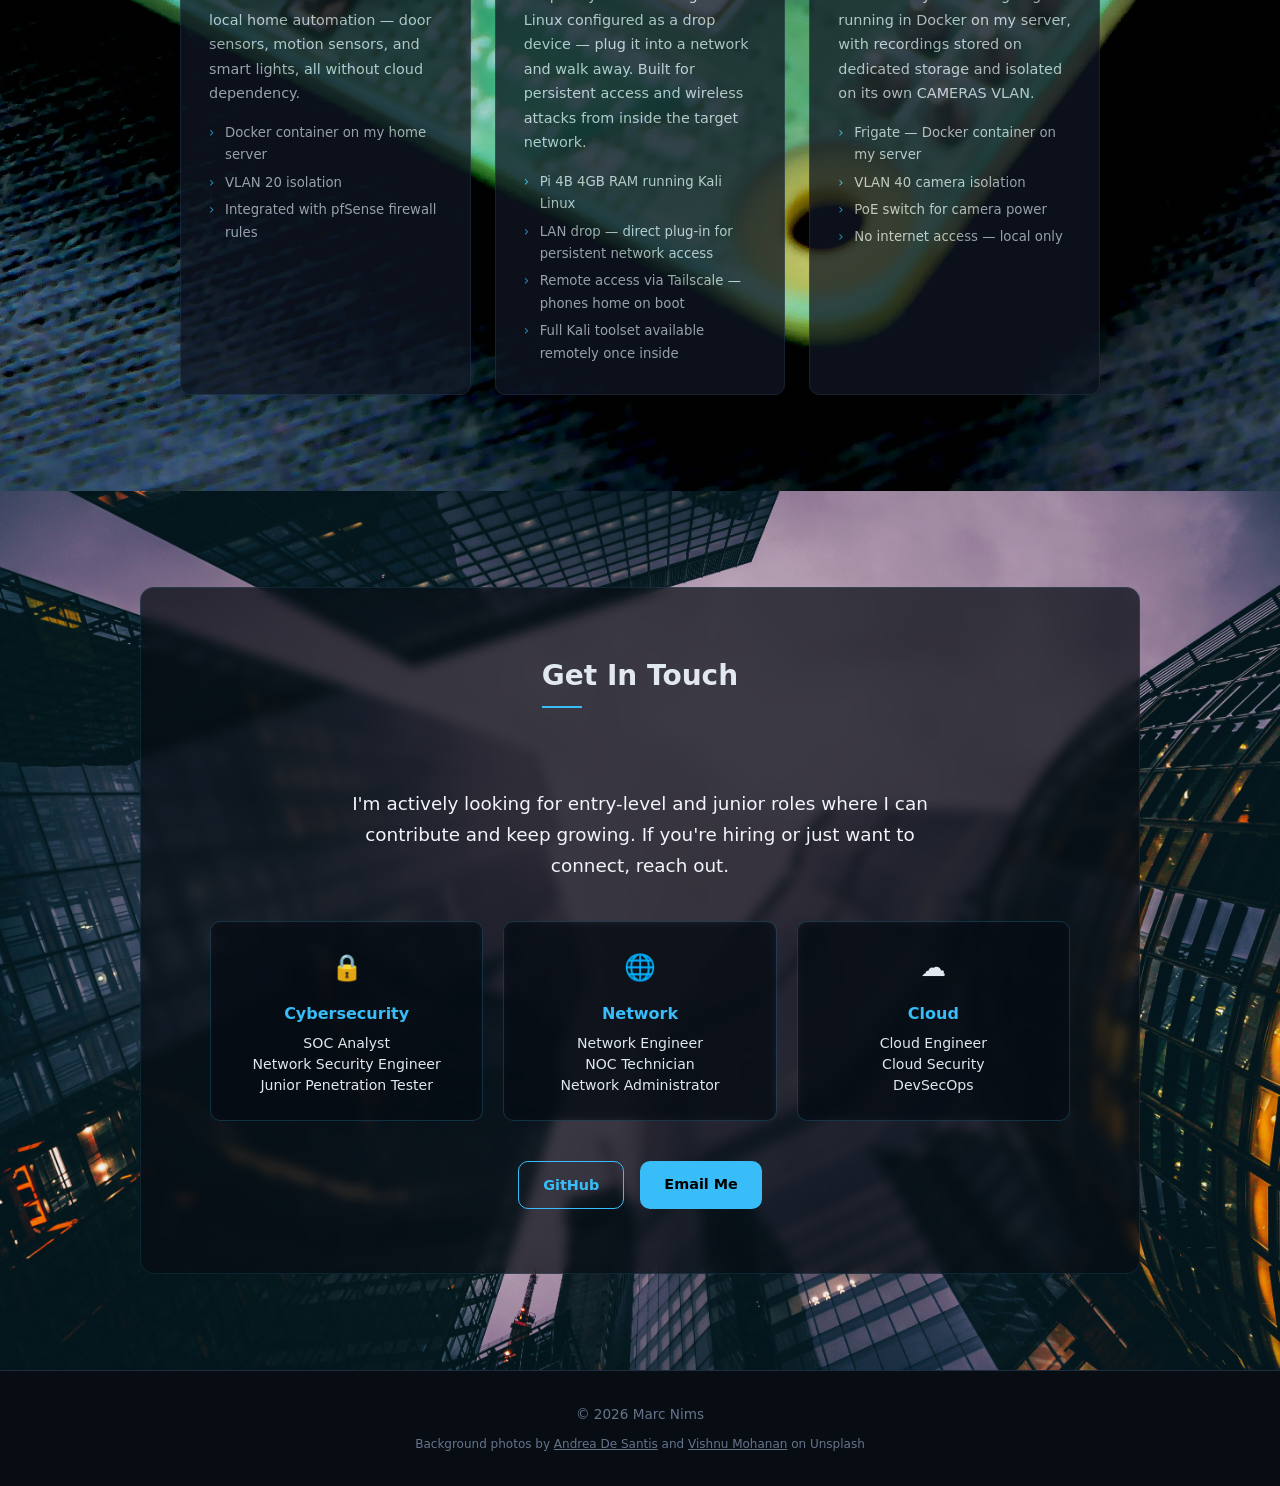
==== commit ec1163e5: "Polish site for recruiter audience and update services - Remove CTF references; replace with profess" ====
--- a/index.html
+++ b/index.html
@@ -4,7 +4,7 @@
   <meta charset="UTF-8" />
   <meta name="viewport" content="width=device-width, initial-scale=1.0" />
   <title>Marc Nims - Portfolio</title>
-  <meta name="description" content="Marc Nims &mdash; cybersecurity, homelab, and CTF portfolio." />
+  <meta name="description" content="Marc Nims &mdash; cybersecurity and homelab portfolio." />
   <link rel="stylesheet" href="style.css" />
 </head>
 <body>
@@ -45,26 +45,22 @@
           <p class="about-who">Husband. &nbsp; Soldier. &nbsp; My Family&rsquo;s SysAdmin.</p>
           <ul class="about-list">
             <li>Built a multi-VLAN home network from scratch using pfSense and two managed switches &mdash; six VLANs, default-deny firewall rules</li>
-            <li>Run a full Docker stack on Ubuntu Server &mdash; Jellyfin, Nginx Proxy Manager, Uptime Kuma, Portainer, and this site</li>
+            <li>Run a full Docker stack on Ubuntu Server &mdash; Jellyfin, Jellyseerr, Homarr, Nginx Proxy Manager, Uptime Kuma, Portainer, Home Assistant, and this website</li>
             <li>Access everything remotely through Tailscale running as a subnet router on my home server</li>
-            <li>13 CTF machines on HackTheBox and TryHackMe as <strong>mong00se</strong></li>
+            <li>Hands-on offensive security practice through HackTheBox and TryHackMe</li>
           </ul>
           <p class="about-creds">
-            B.S. Cybersecurity Technology &mdash; University of Maryland Global Campus<br><br>*Certifications coming soon
+            B.S. Cybersecurity Technology &mdash; University of Maryland Global Campus<br><br>Currently pursuing CompTIA Security+
           </p>
         </div>
         <div class="about-stats">
           <div class="stat">
-            <span class="stat-num">4</span>
+            <span class="stat-num">6</span>
             <span class="stat-label">VLANs configured</span>
           </div>
           <div class="stat">
-            <span class="stat-num">6</span>
+            <span class="stat-num">8</span>
             <span class="stat-label">self-hosted services</span>
-          </div>
-          <div class="stat">
-            <span class="stat-num">13</span>
-            <span class="stat-label">CTFs as mong00se</span>
           </div>
         </div>
       </div>
@@ -117,6 +113,19 @@
             <li>Docker container on my server</li>
             <li>Nginx Proxy Manager &mdash; reverse proxy + TLS</li>
             <li>Cloudflare Tunnel &mdash; no port forwarding needed</li>
+          </ul>
+        </a>
+
+        <a href="jellyfin-pi.html" class="card card-pi">
+          <div class="card-tag">Home Media</div>
+          <h3>Jellyfin Media Client</h3>
+          <p>
+            Firestick died. Grabbed a Pi 4B and turned it into a Jellyfin client instead.
+          </p>
+          <ul class="card-details">
+            <li>Raspberry Pi 4B running LibreELEC + Kodi</li>
+            <li>Jellyfin for Kodi &mdash; streams from my server on G5</li>
+            <li>Hardware H.265 decode &mdash; no transcoding needed</li>
           </ul>
         </a>
 
@@ -227,7 +236,7 @@
 
       <div class="contact-links">
         <a href="https://github.com/marcnims" target="_blank" rel="noopener" class="btn btn-outline">GitHub</a>
-        <a href="mailto:" class="btn btn-primary">Email Me</a>
+        <a href="mailto:marc.nims@pm.me" class="btn btn-primary">Email Me</a>
       </div>
     </div>
   </section>
